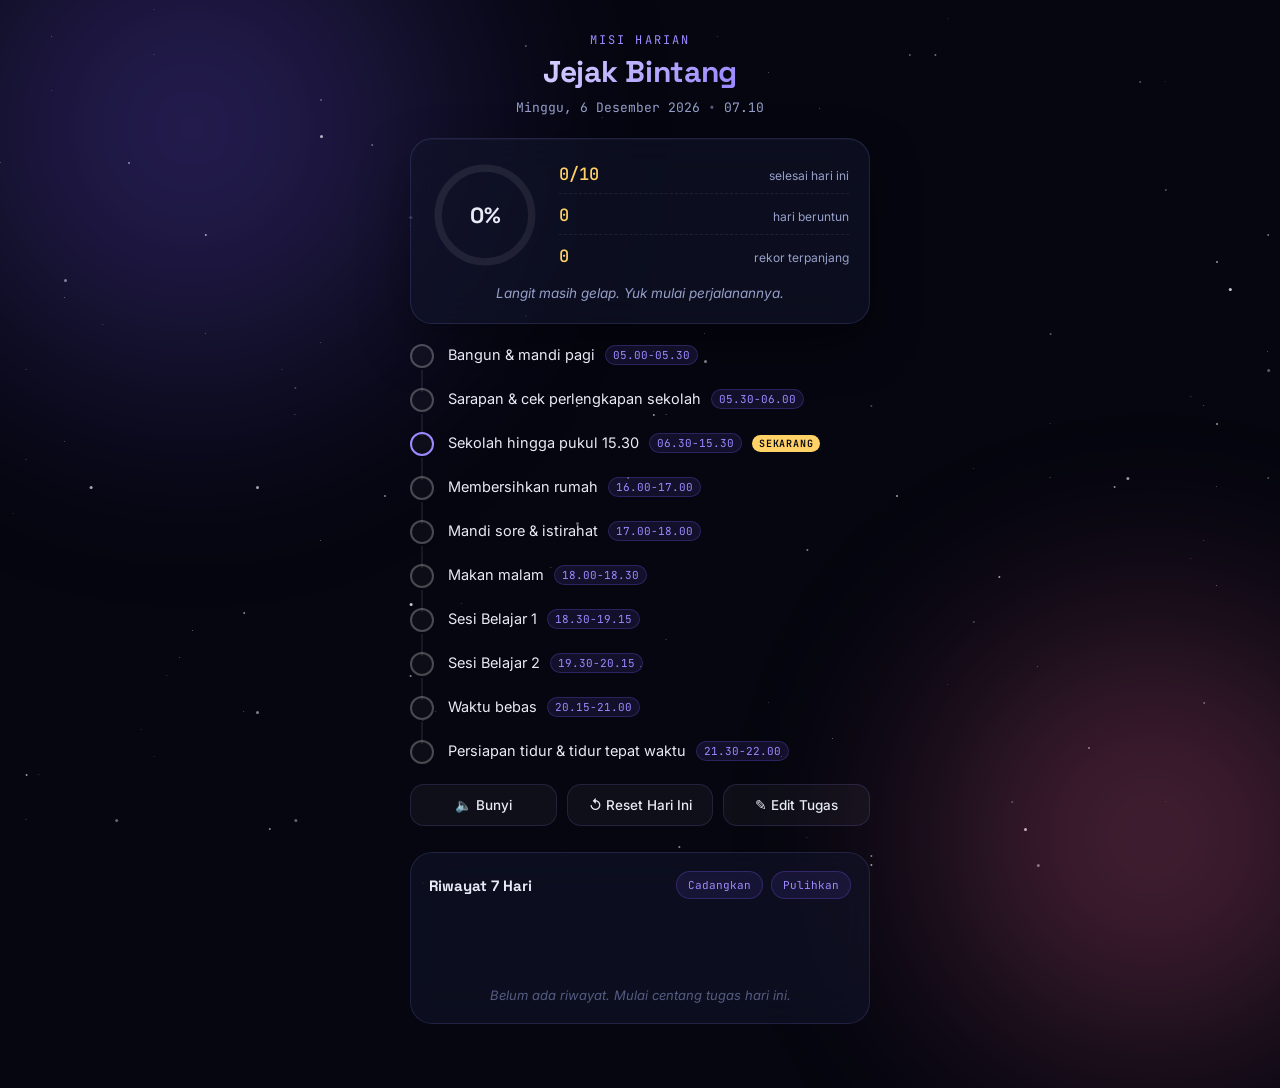
==== index.html @ 64e29573 "Add files via upload" ====
<!DOCTYPE html>
<html lang="id">
<head>
<meta charset="UTF-8">
<meta name="viewport" content="width=device-width, initial-scale=1.0">
<title>Jejak Bintang — To-Do List Harian</title>
<link rel="manifest" href="manifest.json">
<link rel="preconnect" href="https://fonts.googleapis.com">
<link rel="preconnect" href="https://fonts.gstatic.com" crossorigin>
<link href="https://fonts.googleapis.com/css2?family=Space+Grotesk:wght@500;600;700&family=Inter:wght@400;500;600&family=JetBrains+Mono:wght@400;500&display=swap" rel="stylesheet">
<link rel="stylesheet" href="style.css">
</head>
<body>

<div id="starfield" aria-hidden="true"></div>

<main class="container">

  <header class="app-header">
    <p class="eyebrow">Misi Harian</p>
    <h1>Jejak Bintang</h1>
    <div class="header-meta">
      <span id="tanggal" class="tanggal"></span>
      <span class="dot-sep" aria-hidden="true">•</span>
      <span id="jamSekarang" class="jam-sekarang"></span>
    </div>
  </header>

  <section class="progress-card">
    <div class="progress-top">
      <div class="progress-ring-wrap">
        <svg class="progress-ring" viewBox="0 0 120 120" aria-hidden="true">
          <defs>
            <linearGradient id="gradRing" x1="0%" y1="0%" x2="100%" y2="100%">
              <stop offset="0%" stop-color="#7c5cff"/>
              <stop offset="100%" stop-color="#ffd166"/>
            </linearGradient>
          </defs>
          <circle class="progress-ring-bg" cx="60" cy="60" r="52"></circle>
          <circle class="progress-ring-fill" id="progressRing" cx="60" cy="60" r="52" stroke="url(#gradRing)"></circle>
        </svg>
        <div class="progress-ring-label">
          <span id="progressPercent">0%</span>
        </div>
      </div>

      <div class="stat-list">
        <div class="stat-item">
          <span class="stat-num" id="statSelesai">0/0</span>
          <span class="stat-label">selesai hari ini</span>
        </div>
        <div class="stat-item">
          <span class="stat-num" id="statStreak">0</span>
          <span class="stat-label">hari beruntun</span>
        </div>
        <div class="stat-item">
          <span class="stat-num" id="statTerpanjang">0</span>
          <span class="stat-label">rekor terpanjang</span>
        </div>
      </div>
    </div>
    <p id="pesanMotivasi" class="pesan-motivasi"></p>
  </section>

  <section class="trail-section" aria-label="Daftar tugas harian">
    <ul id="taskList" class="trail-list"></ul>
  </section>

  <section class="action-row">
    <button type="button" class="btn btn-ghost" id="btnSuara" title="Aktifkan atau matikan bunyi">🔈 Bunyi</button>
    <button type="button" class="btn btn-ghost" id="btnReset">↺ Reset Hari Ini</button>
    <button type="button" class="btn btn-ghost" id="btnEdit">✎ Edit Tugas</button>
  </section>

  <section class="history-section">
    <div class="history-head">
      <h2>Riwayat 7 Hari</h2>
      <div class="backup-actions">
        <button type="button" class="btn-mini" id="btnExport">Cadangkan</button>
        <label class="btn-mini" for="importFile">Pulihkan</label>
        <input type="file" id="importFile" accept="application/json" hidden>
      </div>
    </div>
    <div class="history-chart" id="historyChart"></div>
  </section>

</main>

<div id="editorModal" class="modal" role="dialog" aria-modal="true" aria-labelledby="editorTitle">
  <div class="modal-content">
    <div class="modal-header">
      <h2 id="editorTitle">Edit Daftar Tugas</h2>
      <button type="button" class="close" id="btnTutupEditor" aria-label="Tutup editor">&times;</button>
    </div>
    <div id="editorList" class="editor-list"></div>
    <button type="button" class="btn-add" id="btnTambahTugas">+ Tambah Tugas</button>
    <button type="button" class="btn-save" id="btnSimpanTugas">Simpan Perubahan</button>
  </div>
</div>

<div id="toastCelebrate" class="toast-celebrate" aria-live="polite"></div>

<script src="script.js"></script>
</body>
</html>
---- style.css ----
/* ============================================
   JEJAK BINTANG — To-Do List Harian
   Tema: langit malam / jejak bintang
   ============================================ */

:root {
  --bg-void: #05060f;
  --bg-deep: #0b0e21;
  --card-bg: rgba(17, 20, 42, 0.6);
  --card-border: rgba(146, 136, 255, 0.16);
  --violet: #7c5cff;
  --violet-soft: #9b8bff;
  --gold: #ffd166;
  --magenta: #ff6b9d;
  --text-main: #e8eaf5;
  --text-muted: #97a0c9;
  --text-dim: #565c82;

  --font-display: 'Space Grotesk', 'Segoe UI', sans-serif;
  --font-body: 'Inter', 'Segoe UI', sans-serif;
  --font-mono: 'JetBrains Mono', 'Consolas', monospace;

  --radius-lg: 22px;
  --radius-md: 14px;
  --radius-sm: 9px;
}

* { box-sizing: border-box; }

html, body {
  margin: 0;
  padding: 0;
  min-height: 100vh;
}

body {
  font-family: var(--font-body);
  color: var(--text-main);
  background: var(--bg-void);
  position: relative;
  overflow-x: hidden;
  padding: 32px 16px 64px;
}

/* ---------- Latar nebula + bintang ---------- */

body::before,
body::after {
  content: '';
  position: fixed;
  border-radius: 50%;
  filter: blur(90px);
  opacity: 0.35;
  z-index: 0;
  pointer-events: none;
}

body::before {
  width: 60vw;
  height: 60vw;
  top: -20vw;
  left: -15vw;
  background: radial-gradient(circle, var(--violet) 0%, transparent 70%);
  animation: melayang 26s ease-in-out infinite alternate;
}

body::after {
  width: 50vw;
  height: 50vw;
  bottom: -20vw;
  right: -15vw;
  background: radial-gradient(circle, var(--magenta) 0%, transparent 70%);
  animation: melayang 32s ease-in-out infinite alternate-reverse;
}

#starfield {
  position: fixed;
  inset: 0;
  z-index: 0;
  pointer-events: none;
  overflow: hidden;
}

.lapisan-bintang {
  position: absolute;
  top: 0;
  left: 0;
  width: 1px;
  height: 1px;
  border-radius: 50%;
  background: transparent;
}

.lapisan-bintang.lapisan-jauh { animation: kedap 5s ease-in-out infinite; opacity: 0.5; }
.lapisan-bintang.lapisan-tengah { animation: kedap 4s ease-in-out infinite 0.6s; opacity: 0.7; }
.lapisan-bintang.lapisan-dekat { animation: kedap 3.4s ease-in-out infinite 1.1s; opacity: 0.9; }

.bintang-jatuh {
  position: absolute;
  width: 2px;
  height: 2px;
  background: linear-gradient(90deg, #fff, transparent);
  border-radius: 50%;
  box-shadow: 0 0 6px 1px #fff;
  animation: bintangJatuh 1.4s linear forwards;
}

.bintang-jatuh::before {
  content: '';
  position: absolute;
  top: 50%;
  right: 0;
  width: 90px;
  height: 1px;
  background: linear-gradient(90deg, transparent, rgba(255,255,255,0.9));
  transform: translateY(-50%);
}

@keyframes kedap {
  0%, 100% { opacity: 0.35; }
  50% { opacity: 0.9; }
}

@keyframes melayang {
  0% { transform: translate(0, 0) scale(1); }
  100% { transform: translate(4vw, 3vh) scale(1.08); }
}

@keyframes bintangJatuh {
  0% { transform: translate(0, 0); opacity: 1; }
  85% { opacity: 1; }
  100% { transform: translate(-38vw, 38vh); opacity: 0; }
}

/* ---------- Layout dasar ---------- */

.container {
  position: relative;
  z-index: 1;
  max-width: 460px;
  margin: 0 auto;
}

.app-header {
  text-align: center;
  margin-bottom: 22px;
  animation: masuk 0.6s ease both;
}

.eyebrow {
  font-family: var(--font-mono);
  font-size: 12px;
  letter-spacing: 0.18em;
  text-transform: uppercase;
  color: var(--violet-soft);
  margin: 0 0 4px;
}

.app-header h1 {
  font-family: var(--font-display);
  font-size: 30px;
  font-weight: 700;
  margin: 0 0 8px;
  background: linear-gradient(135deg, #fff, var(--violet-soft) 70%);
  -webkit-background-clip: text;
  background-clip: text;
  color: transparent;
  letter-spacing: -0.01em;
}

.header-meta {
  font-family: var(--font-mono);
  font-size: 13px;
  color: var(--text-muted);
  display: flex;
  justify-content: center;
  align-items: center;
  gap: 8px;
}

.dot-sep { color: var(--text-dim); }

/* ---------- Kartu progres ---------- */

.progress-card {
  background: var(--card-bg);
  border: 1px solid var(--card-border);
  border-radius: var(--radius-lg);
  padding: 22px 20px;
  backdrop-filter: blur(18px);
  -webkit-backdrop-filter: blur(18px);
  box-shadow: 0 20px 50px rgba(0,0,0,0.35), inset 0 1px 0 rgba(255,255,255,0.04);
  margin-bottom: 20px;
  animation: masuk 0.6s ease 0.05s both;
}

.progress-top {
  display: flex;
  align-items: center;
  gap: 20px;
}

.progress-ring-wrap {
  position: relative;
  width: 108px;
  height: 108px;
  flex-shrink: 0;
}

.progress-ring {
  width: 100%;
  height: 100%;
  transform: rotate(-90deg);
}

.progress-ring-bg {
  fill: none;
  stroke: rgba(255,255,255,0.08);
  stroke-width: 8;
}

.progress-ring-fill {
  fill: none;
  stroke-width: 8;
  stroke-linecap: round;
  transition: stroke-dashoffset 0.7s cubic-bezier(.4,0,.2,1);
  filter: drop-shadow(0 0 6px rgba(124,92,255,0.55));
}

.progress-ring-label {
  position: absolute;
  inset: 0;
  display: flex;
  align-items: center;
  justify-content: center;
  font-family: var(--font-display);
  font-size: 22px;
  font-weight: 700;
}

.stat-list {
  flex: 1;
  display: flex;
  flex-direction: column;
  gap: 10px;
}

.stat-item {
  display: flex;
  justify-content: space-between;
  align-items: baseline;
  border-bottom: 1px dashed rgba(255,255,255,0.08);
  padding-bottom: 8px;
}

.stat-item:last-child { border-bottom: none; padding-bottom: 0; }

.stat-num {
  font-family: var(--font-mono);
  font-size: 17px;
  font-weight: 500;
  color: var(--gold);
}

.stat-label {
  font-size: 12px;
  color: var(--text-muted);
}

.pesan-motivasi {
  margin: 16px 0 0;
  text-align: center;
  font-size: 13.5px;
  color: var(--text-muted);
  font-style: italic;
}

/* ---------- Jejak tugas (trail) ---------- */

.trail-section { margin-bottom: 20px; }

.trail-list {
  list-style: none;
  margin: 0;
  padding: 0;
}

.trail-node {
  position: relative;
  display: flex;
  align-items: flex-start;
  gap: 14px;
  padding-bottom: 20px;
  animation: masuk 0.5s ease both;
}

.trail-node:last-child { padding-bottom: 0; }

.trail-node::before {
  content: '';
  position: absolute;
  left: 11px;
  top: 26px;
  bottom: -4px;
  width: 2px;
  background: rgba(255,255,255,0.08);
}

.trail-node:last-child::before { display: none; }

.trail-node.selesai::before {
  background: linear-gradient(180deg, var(--gold), var(--violet));
  box-shadow: 0 0 8px rgba(255,209,102,0.35);
}

.node-marker {
  position: relative;
  width: 24px;
  height: 24px;
  flex-shrink: 0;
  cursor: pointer;
  z-index: 1;
}

.node-marker input[type="checkbox"] {
  position: absolute;
  inset: 0;
  opacity: 0;
  margin: 0;
  cursor: pointer;
}

.node-dot {
  position: absolute;
  inset: 0;
  border-radius: 50%;
  border: 2px solid rgba(255,255,255,0.25);
  background: rgba(255,255,255,0.03);
  transition: all 0.3s ease;
}

.node-marker input:checked ~ .node-dot {
  background: radial-gradient(circle at 35% 30%, #fff, var(--gold) 55%, var(--violet) 100%);
  border-color: transparent;
  box-shadow: 0 0 12px 2px rgba(255,209,102,0.55);
  animation: nodePop 0.4s ease;
}

.node-marker input:focus-visible ~ .node-dot {
  outline: 2px solid var(--violet-soft);
  outline-offset: 3px;
}

.trail-node.aktif .node-dot {
  border-color: var(--violet-soft);
  animation: nodeDenyut 2s ease-in-out infinite;
}

.node-content {
  flex: 1;
  padding-top: 1px;
  display: flex;
  flex-wrap: wrap;
  align-items: center;
  gap: 6px 10px;
}

.node-label {
  font-size: 14.5px;
  line-height: 1.4;
  transition: color 0.3s, opacity 0.3s;
}

.trail-node.selesai .node-label {
  color: var(--text-dim);
  text-decoration: line-through;
  opacity: 0.75;
}

.node-waktu {
  font-family: var(--font-mono);
  font-size: 11px;
  color: var(--violet-soft);
  background: rgba(124,92,255,0.12);
  border: 1px solid rgba(124,92,255,0.25);
  padding: 2px 7px;
  border-radius: 20px;
  white-space: nowrap;
}

.node-sekarang {
  font-family: var(--font-mono);
  font-size: 10px;
  letter-spacing: 0.08em;
  color: var(--bg-void);
  background: var(--gold);
  padding: 2px 7px;
  border-radius: 20px;
  font-weight: 600;
}

/* ---------- Tombol aksi ---------- */

.action-row {
  display: flex;
  gap: 10px;
  margin-bottom: 26px;
  flex-wrap: wrap;
}

.btn {
  flex: 1;
  min-width: 100px;
  font-family: var(--font-body);
  font-size: 13.5px;
  font-weight: 500;
  color: var(--text-main);
  background: rgba(255,255,255,0.04);
  border: 1px solid var(--card-border);
  border-radius: var(--radius-md);
  padding: 12px 10px;
  cursor: pointer;
  transition: all 0.2s ease;
}

.btn:hover { background: rgba(124,92,255,0.14); border-color: var(--violet-soft); transform: translateY(-1px); }
.btn:active { transform: translateY(0); }
.btn:focus-visible { outline: 2px solid var(--violet-soft); outline-offset: 2px; }

.btn-ghost.aktif { color: var(--gold); border-color: rgba(255,209,102,0.4); }

/* ---------- Riwayat ---------- */

.history-section {
  background: var(--card-bg);
  border: 1px solid var(--card-border);
  border-radius: var(--radius-lg);
  padding: 18px 18px 20px;
  backdrop-filter: blur(18px);
  -webkit-backdrop-filter: blur(18px);
}

.history-head {
  display: flex;
  justify-content: space-between;
  align-items: center;
  margin-bottom: 14px;
  gap: 10px;
  flex-wrap: wrap;
}

.history-head h2 {
  font-family: var(--font-display);
  font-size: 15px;
  margin: 0;
  color: var(--text-main);
}

.backup-actions { display: flex; gap: 8px; }

.btn-mini {
  font-family: var(--font-mono);
  font-size: 11px;
  color: var(--violet-soft);
  background: rgba(124,92,255,0.1);
  border: 1px solid rgba(124,92,255,0.25);
  border-radius: 20px;
  padding: 6px 11px;
  cursor: pointer;
  transition: all 0.2s;
}

.btn-mini:hover { background: rgba(124,92,255,0.22); }

.history-chart {
  display: flex;
  align-items: flex-end;
  justify-content: space-between;
  gap: 6px;
  height: 90px;
}

.history-bar {
  --tinggi: 0%;
  flex: 1;
  height: 100%;
  display: flex;
  flex-direction: column;
  justify-content: flex-end;
  align-items: center;
  gap: 6px;
}

.history-bar-isi {
  width: 100%;
  max-width: 26px;
  height: var(--tinggi);
  min-height: 3px;
  border-radius: 6px;
  background: linear-gradient(180deg, var(--violet-soft), var(--violet));
  transition: height 0.6s cubic-bezier(.4,0,.2,1);
}

.history-bar.penuh .history-bar-isi {
  background: linear-gradient(180deg, var(--gold), var(--magenta));
  box-shadow: 0 0 10px rgba(255,209,102,0.4);
}

.history-bar.hari-ini .history-bar-label {
  color: var(--gold);
  font-weight: 600;
}

.history-bar-label {
  font-family: var(--font-mono);
  font-size: 10.5px;
  color: var(--text-muted);
}

.no-history {
  color: var(--text-dim);
  font-size: 13px;
  font-style: italic;
  margin: 0 auto;
}

/* ---------- Modal editor ---------- */

.modal {
  display: none;
  position: fixed;
  inset: 0;
  z-index: 50;
  background: rgba(3, 4, 12, 0.7);
  backdrop-filter: blur(4px);
  align-items: center;
  justify-content: center;
  padding: 20px;
}

.modal.terbuka { display: flex; }

.modal-content {
  width: 100%;
  max-width: 440px;
  max-height: 82vh;
  overflow-y: auto;
  background: var(--bg-deep);
  border: 1px solid var(--card-border);
  border-radius: var(--radius-lg);
  padding: 22px;
  animation: masuk 0.3s ease both;
}

.modal-header {
  display: flex;
  justify-content: space-between;
  align-items: center;
  margin-bottom: 14px;
}

.modal-header h2 {
  font-family: var(--font-display);
  font-size: 17px;
  margin: 0;
}

.close {
  background: none;
  border: none;
  color: var(--text-muted);
  font-size: 24px;
  line-height: 1;
  cursor: pointer;
  padding: 4px;
}

.close:hover { color: var(--text-main); }

.task-edit-item {
  display: flex;
  align-items: center;
  gap: 6px;
  margin-bottom: 8px;
}

.reorder-col {
  display: flex;
  flex-direction: column;
  gap: 2px;
}

.btn-reorder {
  width: 22px;
  height: 18px;
  font-size: 9px;
  line-height: 1;
  background: rgba(255,255,255,0.05);
  border: 1px solid var(--card-border);
  color: var(--text-muted);
  border-radius: 4px;
  cursor: pointer;
}

.btn-reorder:disabled { opacity: 0.25; cursor: default; }
.btn-reorder:not(:disabled):hover { color: var(--violet-soft); border-color: var(--violet-soft); }

.input-tugas {
  flex: 1;
  padding: 10px 12px;
  border-radius: var(--radius-sm);
  border: 1px solid var(--card-border);
  background: rgba(255,255,255,0.04);
  color: var(--text-main);
  font-family: var(--font-body);
  font-size: 13.5px;
}

.input-tugas:focus-visible { outline: 2px solid var(--violet-soft); outline-offset: 1px; }

.btn-delete {
  border: none;
  background: rgba(255,107,157,0.12);
  color: var(--magenta);
  width: 32px;
  height: 32px;
  border-radius: var(--radius-sm);
  cursor: pointer;
  flex-shrink: 0;
}

.btn-delete:hover { background: rgba(255,107,157,0.25); }

.btn-add, .btn-save {
  width: 100%;
  border: none;
  border-radius: var(--radius-md);
  padding: 12px;
  font-size: 14px;
  font-weight: 600;
  cursor: pointer;
  margin-top: 10px;
  transition: transform 0.15s ease, opacity 0.15s ease;
}

.btn-add {
  background: rgba(124,92,255,0.14);
  color: var(--violet-soft);
  border: 1px dashed rgba(124,92,255,0.4);
}

.btn-add:hover { background: rgba(124,92,255,0.22); }

.btn-save {
  background: linear-gradient(135deg, var(--violet), var(--magenta));
  color: #fff;
}

.btn-save:hover { transform: translateY(-1px); opacity: 0.94; }

/* ---------- Perayaan ---------- */

.toast-celebrate {
  position: fixed;
  left: 50%;
  bottom: 28px;
  transform: translate(-50%, 20px);
  background: var(--bg-deep);
  border: 1px solid rgba(255,209,102,0.4);
  color: var(--gold);
  font-size: 13.5px;
  font-weight: 500;
  padding: 12px 20px;
  border-radius: 40px;
  box-shadow: 0 12px 30px rgba(0,0,0,0.4);
  opacity: 0;
  pointer-events: none;
  transition: all 0.4s cubic-bezier(.4,0,.2,1);
  z-index: 60;
  white-space: nowrap;
}

.toast-celebrate.tampil {
  opacity: 1;
  transform: translate(-50%, 0);
}

.partikel-rayakan {
  position: absolute;
  width: 6px;
  height: 6px;
  border-radius: 50%;
  pointer-events: none;
  animation: ledakan 0.9s ease-out forwards;
}

@keyframes ledakan {
  0% { transform: translate(-50%, -50%) scale(1); opacity: 1; }
  100% { transform: translate(calc(-50% + var(--dx)), calc(-50% + var(--dy))) scale(0); opacity: 0; }
}

@keyframes nodePop {
  0% { transform: scale(0.7); }
  50% { transform: scale(1.15); }
  100% { transform: scale(1); }
}

@keyframes nodeDenyut {
  0%, 100% { box-shadow: 0 0 0 0 rgba(155,139,255,0.5); }
  50% { box-shadow: 0 0 0 6px rgba(155,139,255,0); }
}

@keyframes masuk {
  from { opacity: 0; transform: translateY(8px); }
  to { opacity: 1; transform: translateY(0); }
}

/* ---------- Reduced motion ---------- */

@media (prefers-reduced-motion: reduce) {
  body::before, body::after,
  .lapisan-bintang,
  .trail-node.aktif .node-dot {
    animation: none !important;
  }
  .bintang-jatuh { display: none; }
  * { scroll-behavior: auto !important; }
}

/* ---------- Responsif ---------- */

@media (max-width: 380px) {
  .progress-top { flex-direction: column; align-items: center; text-align: center; }
  .stat-list { width: 100%; }
  .stat-item { justify-content: center; gap: 8px; }
}
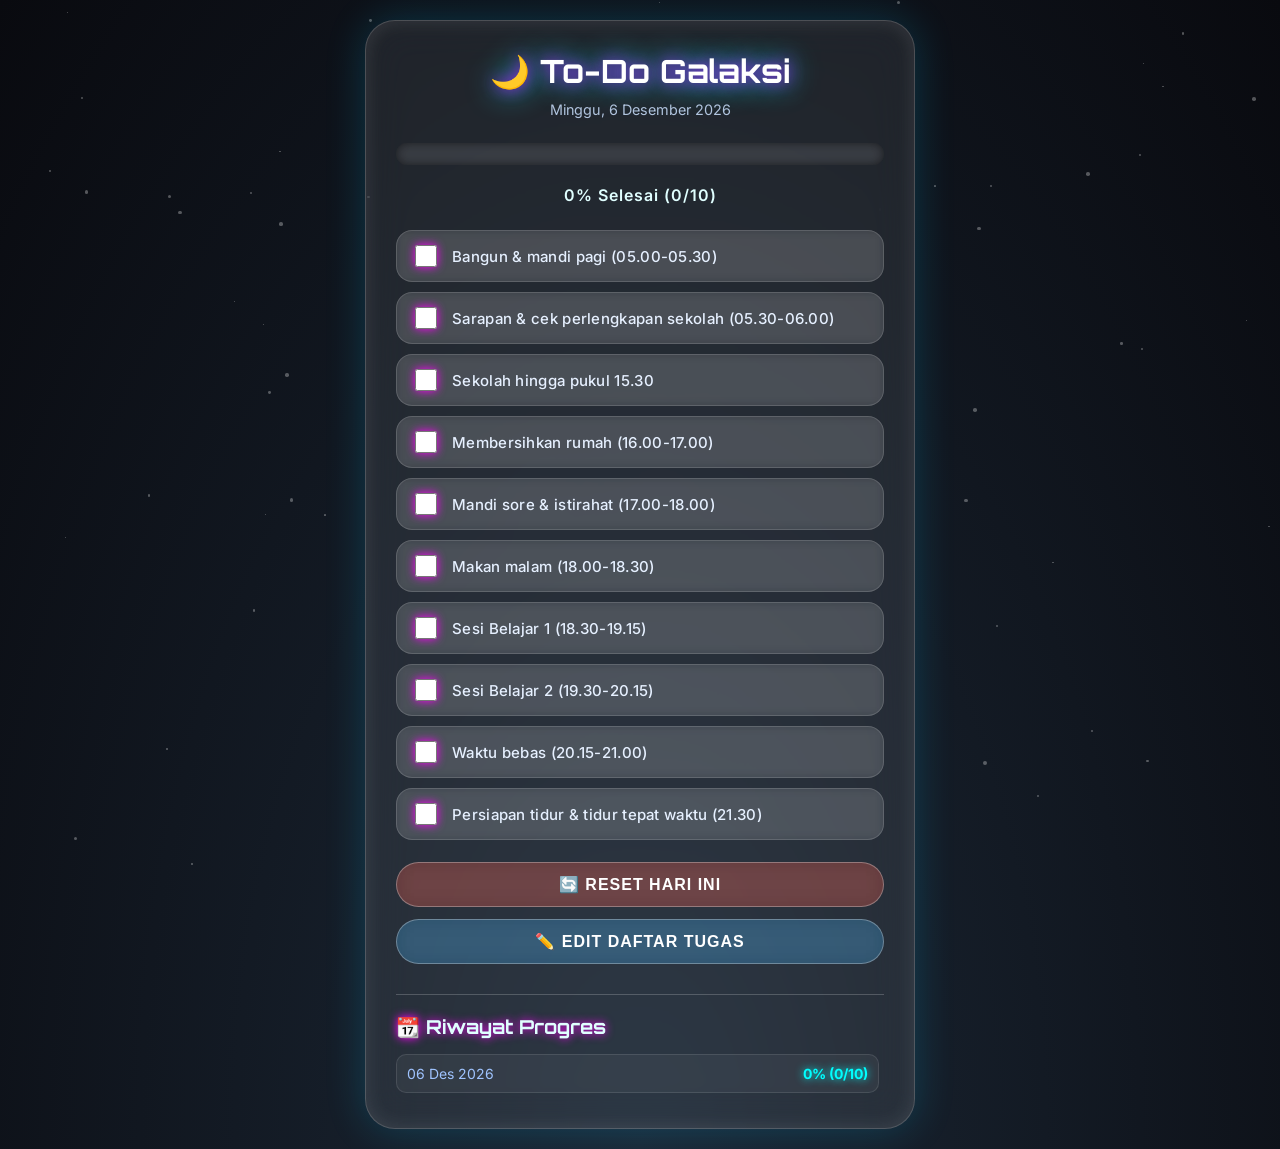
==== commit dbf54a5d: "Update index.html" ====
--- a/index.html
+++ b/index.html
@@ -1,105 +1,477 @@
 <!DOCTYPE html>
 <html lang="id">
 <head>
-<meta charset="UTF-8">
-<meta name="viewport" content="width=device-width, initial-scale=1.0">
-<title>Jejak Bintang — To-Do List Harian</title>
-<link rel="manifest" href="manifest.json">
-<link rel="preconnect" href="https://fonts.googleapis.com">
-<link rel="preconnect" href="https://fonts.gstatic.com" crossorigin>
-<link href="https://fonts.googleapis.com/css2?family=Space+Grotesk:wght@500;600;700&family=Inter:wght@400;500;600&family=JetBrains+Mono:wght@400;500&display=swap" rel="stylesheet">
-<link rel="stylesheet" href="style.css">
+    <meta charset="UTF-8">
+    <meta name="viewport" content="width=device-width, initial-scale=1.0">
+    <title>🌌 To-Do Galaksi</title>
+    <link rel="manifest" href="manifest.json">
+    <link href="https://fonts.googleapis.com/css2?family=Inter:wght@400;600&family=Orbitron:wght@500;700&display=swap" rel="stylesheet">
+    <style>
+        * { margin: 0; padding: 0; box-sizing: border-box; }
+        body {
+            font-family: 'Inter', sans-serif;
+            min-height: 100vh;
+            display: flex;
+            justify-content: center;
+            align-items: center;
+            margin: 0;
+            padding: 20px;
+            background: radial-gradient(ellipse at bottom, #1b2735 0%, #090a0f 100%);
+            overflow-x: hidden;
+            position: relative;
+        }
+        .stars {
+            position: fixed; top: 0; left: 0; width: 100%; height: 100%;
+            pointer-events: none; z-index: 0;
+        }
+        .star {
+            position: absolute; background: white; border-radius: 50%;
+            animation: twinkle 3s infinite alternate; opacity: 0.3;
+        }
+        @keyframes twinkle {
+            0% { opacity: 0.2; transform: scale(0.8); }
+            100% { opacity: 1; transform: scale(1.2); }
+        }
+        .container {
+            background: rgba(255, 255, 255, 0.08);
+            backdrop-filter: blur(20px);
+            -webkit-backdrop-filter: blur(20px);
+            border-radius: 30px;
+            box-shadow: 0 0 40px rgba(0, 200, 255, 0.2), inset 0 0 20px rgba(255, 255, 255, 0.1);
+            border: 1px solid rgba(255, 255, 255, 0.2);
+            padding: 30px;
+            max-width: 550px;
+            width: 100%;
+            position: relative;
+            z-index: 1;
+            color: white;
+            transition: all 0.3s ease;
+        }
+        .container:hover {
+            box-shadow: 0 0 60px rgba(180, 0, 255, 0.4), inset 0 0 25px rgba(255, 255, 255, 0.15);
+        }
+        h1 {
+            font-family: 'Orbitron', sans-serif;
+            text-align: center;
+            color: #fff;
+            text-shadow: 0 0 15px #a020f0, 0 0 30px #00ffff;
+            margin-bottom: 10px;
+            font-size: 2rem;
+            display: flex;
+            align-items: center;
+            justify-content: center;
+            gap: 8px;
+        }
+        .tanggal {
+            text-align: center;
+            color: #b0c4de;
+            margin-bottom: 25px;
+            font-size: 0.9rem;
+        }
+        .progress-container {
+            background: rgba(255,255,255,0.1);
+            border-radius: 20px;
+            height: 22px;
+            margin: 20px 0;
+            overflow: hidden;
+            box-shadow: inset 0 0 10px rgba(0,0,0,0.5);
+        }
+        .progress-bar {
+            height: 100%;
+            width: 0%;
+            background: linear-gradient(90deg, #ff00ff, #00ffff);
+            box-shadow: 0 0 20px #ff00ff, 0 0 40px #00ffff;
+            border-radius: 20px;
+            transition: width 0.4s ease;
+            animation: pulse 2s infinite;
+        }
+        @keyframes pulse {
+            0% { opacity: 0.9; }
+            50% { opacity: 1; box-shadow: 0 0 30px #ff00ff, 0 0 60px #00ffff; }
+            100% { opacity: 0.9; }
+        }
+        .progress-text {
+            text-align: center;
+            font-weight: 600;
+            color: #e0ffff;
+            margin-bottom: 25px;
+            letter-spacing: 1px;
+        }
+        ul { list-style: none; padding: 0; }
+        li {
+            background: rgba(255,255,255,0.1);
+            backdrop-filter: blur(5px);
+            margin: 10px 0;
+            padding: 14px 18px;
+            border-radius: 16px;
+            display: flex;
+            align-items: center;
+            transition: all 0.3s ease;
+            border: 1px solid rgba(255,255,255,0.15);
+            position: relative;
+            overflow: hidden;
+        }
+        li:hover {
+            background: rgba(255,255,255,0.2);
+            transform: translateX(8px);
+            border-color: rgba(255,255,255,0.4);
+            box-shadow: 0 0 20px rgba(0, 200, 255, 0.2);
+        }
+        input[type="checkbox"] {
+            width: 22px; height: 22px; margin-right: 15px;
+            accent-color: #ff00ff; cursor: pointer;
+            filter: drop-shadow(0 0 5px #ff00ff);
+            transition: transform 0.2s;
+        }
+        input[type="checkbox"]:checked {
+            transform: scale(1.2);
+            animation: spark 0.4s ease;
+        }
+        @keyframes spark {
+            0% { transform: scale(1); box-shadow: 0 0 0px #00ffff; }
+            50% { transform: scale(1.3); box-shadow: 0 0 25px #00ffff; }
+            100% { transform: scale(1.2); box-shadow: 0 0 10px #00ffff; }
+        }
+        .task-label {
+            flex: 1;
+            font-size: 15px;
+            font-weight: 500;
+            letter-spacing: 0.3px;
+            color: #e6f0ff;
+            transition: all 0.3s;
+        }
+        .completed {
+            text-decoration: line-through;
+            color: #a9c2d9;
+            opacity: 0.7;
+            animation: completeGlow 0.5s;
+        }
+        @keyframes completeGlow {
+            0% { text-shadow: 0 0 10px #00ffff; }
+            100% { text-shadow: none; }
+        }
+        .reset-btn, .edit-btn {
+            border: none; padding: 12px 20px; border-radius: 30px;
+            cursor: pointer; margin-top: 12px; width: 100%;
+            font-size: 16px; font-weight: 600;
+            transition: all 0.3s; color: white;
+            letter-spacing: 1px;
+            text-transform: uppercase;
+            background: rgba(255,255,255,0.1);
+            backdrop-filter: blur(10px);
+            border: 1px solid rgba(255,255,255,0.3);
+        }
+        .reset-btn { background: rgba(231, 76, 60, 0.3); }
+        .reset-btn:hover {
+            background: rgba(231, 76, 60, 0.6);
+            box-shadow: 0 0 25px #e74c3c;
+            border-color: #e74c3c;
+        }
+        .edit-btn { background: rgba(52, 152, 219, 0.3); }
+        .edit-btn:hover {
+            background: rgba(52, 152, 219, 0.6);
+            box-shadow: 0 0 25px #3498db;
+            border-color: #3498db;
+        }
+        .history-section {
+            margin-top: 30px;
+            border-top: 1px solid rgba(255,255,255,0.2);
+            padding-top: 20px;
+        }
+        .history-section h2 {
+            font-family: 'Orbitron', sans-serif;
+            color: #e0ffff; font-size: 1.2rem; margin-bottom: 15px;
+            text-shadow: 0 0 10px #ff00ff;
+        }
+        .history-list { max-height: 180px; overflow-y: auto; padding-right: 5px; }
+        .history-item {
+            display: flex; justify-content: space-between; padding: 10px;
+            background: rgba(255,255,255,0.05); border-radius: 10px;
+            margin-bottom: 5px; font-size: 14px;
+            border: 1px solid rgba(255,255,255,0.1);
+        }
+        .history-date { color: #a0c4ff; }
+        .history-progress { font-weight: bold; color: #00ffff; text-shadow: 0 0 8px #00ffff; }
+        .no-history { color: #a0b0c0; font-style: italic; text-align: center; padding: 10px; }
+
+        /* Modal */
+        .modal {
+            display: none; position: fixed; z-index: 1000; left: 0; top: 0;
+            width: 100%; height: 100%; overflow: auto;
+            background-color: rgba(0,0,0,0.7); backdrop-filter: blur(5px);
+        }
+        .modal-content {
+            background: rgba(20,20,40,0.9);
+            backdrop-filter: blur(25px);
+            margin: 10% auto; padding: 25px;
+            border-radius: 25px; width: 90%; max-width: 500px;
+            border: 1px solid rgba(255,255,255,0.3);
+            box-shadow: 0 0 50px rgba(100,0,255,0.5);
+            color: white;
+        }
+        .modal-header { display: flex; justify-content: space-between; align-items: center; }
+        .close { color: #ff69b4; font-size: 28px; font-weight: bold; cursor: pointer; }
+        .close:hover { color: #ff1493; }
+        .task-edit-item { display: flex; gap: 8px; margin: 10px 0; }
+        .task-edit-item input {
+            flex: 1; padding: 10px; border-radius: 10px;
+            border: 1px solid rgba(255,255,255,0.3);
+            background: rgba(255,255,255,0.1); color: white;
+        }
+        .btn-delete { background: #e74c3c; color: white; border: none; border-radius: 8px; padding: 8px 12px; cursor: pointer; }
+        .btn-add { background: #2ecc71; color: white; border: none; border-radius: 20px; padding: 10px; width: 100%; margin-top: 10px; cursor: pointer; }
+        .btn-save { background: #9b59b6; color: white; border: none; border-radius: 20px; padding: 12px; width: 100%; margin-top: 10px; cursor: pointer; }
+    </style>
 </head>
 <body>
-
-<div id="starfield" aria-hidden="true"></div>
-
-<main class="container">
-
-  <header class="app-header">
-    <p class="eyebrow">Misi Harian</p>
-    <h1>Jejak Bintang</h1>
-    <div class="header-meta">
-      <span id="tanggal" class="tanggal"></span>
-      <span class="dot-sep" aria-hidden="true">•</span>
-      <span id="jamSekarang" class="jam-sekarang"></span>
+    <div class="stars" id="starsContainer"></div>
+
+    <div class="container">
+        <h1>🌙 To-Do Galaksi</h1>
+        <p class="tanggal" id="tanggal"></p>
+        <div class="progress-container">
+            <div class="progress-bar" id="progressBar"></div>
+        </div>
+        <p class="progress-text" id="progressText">0% Selesai</p>
+        <ul id="taskList"></ul>
+        <button class="reset-btn" onclick="resetHarian()">🔄 Reset Hari Ini</button>
+        <button class="edit-btn" onclick="bukaEditorTugas()">✏️ Edit Daftar Tugas</button>
+
+        <div class="history-section">
+            <h2>📆 Riwayat Progres</h2>
+            <div class="history-list" id="historyList"></div>
+        </div>
     </div>
-  </header>
-
-  <section class="progress-card">
-    <div class="progress-top">
-      <div class="progress-ring-wrap">
-        <svg class="progress-ring" viewBox="0 0 120 120" aria-hidden="true">
-          <defs>
-            <linearGradient id="gradRing" x1="0%" y1="0%" x2="100%" y2="100%">
-              <stop offset="0%" stop-color="#7c5cff"/>
-              <stop offset="100%" stop-color="#ffd166"/>
-            </linearGradient>
-          </defs>
-          <circle class="progress-ring-bg" cx="60" cy="60" r="52"></circle>
-          <circle class="progress-ring-fill" id="progressRing" cx="60" cy="60" r="52" stroke="url(#gradRing)"></circle>
-        </svg>
-        <div class="progress-ring-label">
-          <span id="progressPercent">0%</span>
+
+    <!-- Modal Editor -->
+    <div id="editorModal" class="modal">
+        <div class="modal-content">
+            <div class="modal-header">
+                <h2>Edit Tugas</h2>
+                <span class="close" onclick="tutupEditor()">&times;</span>
+            </div>
+            <div id="editorList"></div>
+            <button class="btn-add" onclick="tambahTugas()">➕ Tambah Baru</button>
+            <button class="btn-save" onclick="simpanTugas()">💾 Simpan</button>
         </div>
-      </div>
-
-      <div class="stat-list">
-        <div class="stat-item">
-          <span class="stat-num" id="statSelesai">0/0</span>
-          <span class="stat-label">selesai hari ini</span>
-        </div>
-        <div class="stat-item">
-          <span class="stat-num" id="statStreak">0</span>
-          <span class="stat-label">hari beruntun</span>
-        </div>
-        <div class="stat-item">
-          <span class="stat-num" id="statTerpanjang">0</span>
-          <span class="stat-label">rekor terpanjang</span>
-        </div>
-      </div>
     </div>
-    <p id="pesanMotivasi" class="pesan-motivasi"></p>
-  </section>
-
-  <section class="trail-section" aria-label="Daftar tugas harian">
-    <ul id="taskList" class="trail-list"></ul>
-  </section>
-
-  <section class="action-row">
-    <button type="button" class="btn btn-ghost" id="btnSuara" title="Aktifkan atau matikan bunyi">🔈 Bunyi</button>
-    <button type="button" class="btn btn-ghost" id="btnReset">↺ Reset Hari Ini</button>
-    <button type="button" class="btn btn-ghost" id="btnEdit">✎ Edit Tugas</button>
-  </section>
-
-  <section class="history-section">
-    <div class="history-head">
-      <h2>Riwayat 7 Hari</h2>
-      <div class="backup-actions">
-        <button type="button" class="btn-mini" id="btnExport">Cadangkan</button>
-        <label class="btn-mini" for="importFile">Pulihkan</label>
-        <input type="file" id="importFile" accept="application/json" hidden>
-      </div>
-    </div>
-    <div class="history-chart" id="historyChart"></div>
-  </section>
-
-</main>
-
-<div id="editorModal" class="modal" role="dialog" aria-modal="true" aria-labelledby="editorTitle">
-  <div class="modal-content">
-    <div class="modal-header">
-      <h2 id="editorTitle">Edit Daftar Tugas</h2>
-      <button type="button" class="close" id="btnTutupEditor" aria-label="Tutup editor">&times;</button>
-    </div>
-    <div id="editorList" class="editor-list"></div>
-    <button type="button" class="btn-add" id="btnTambahTugas">+ Tambah Tugas</button>
-    <button type="button" class="btn-save" id="btnSimpanTugas">Simpan Perubahan</button>
-  </div>
-</div>
-
-<div id="toastCelebrate" class="toast-celebrate" aria-live="polite"></div>
-
+
+    <script>
+        function createStars() {
+            const container = document.getElementById('starsContainer');
+            for (let i = 0; i < 80; i++) {
+                const star = document.createElement('div');
+                star.className = 'star';
+                const size = Math.random() * 3 + 1;
+                star.style.width = size + 'px';
+                star.style.height = size + 'px';
+                star.style.left = Math.random() * 100 + '%';
+                star.style.top = Math.random() * 100 + '%';
+                star.style.animationDuration = (Math.random() * 3 + 2) + 's';
+                star.style.animationDelay = Math.random() * 5 + 's';
+                container.appendChild(star);
+            }
+        }
+        createStars();
+
+        const defaultTugas = [
+            "Bangun & mandi pagi (05.00-05.30)",
+            "Sarapan & cek perlengkapan sekolah (05.30-06.00)",
+            "Sekolah hingga pukul 15.30",
+            "Membersihkan rumah (16.00-17.00)",
+            "Mandi sore & istirahat (17.00-18.00)",
+            "Makan malam (18.00-18.30)",
+            "Sesi Belajar 1 (18.30-19.15)",
+            "Sesi Belajar 2 (19.30-20.15)",
+            "Waktu bebas (20.15-21.00)",
+            "Persiapan tidur & tidur tepat waktu (21.30)"
+        ];
+        const STORAGE_TUGAS = 'todolist_daftar_tugas_v2';
+        const STORAGE_KEY_TODAY = 'todolist_today_data_v2';
+        const DATE_KEY = 'todolist_today_date_v2';
+        const HISTORY_KEY = 'todolist_history_v2';
+
+        function getDaftarTugas() {
+            const saved = localStorage.getItem(STORAGE_TUGAS);
+            return saved ? JSON.parse(saved) : [...defaultTugas];
+        }
+        function simpanDaftarTugas(daftar) { localStorage.setItem(STORAGE_TUGAS, JSON.stringify(daftar)); }
+        function getTodayString() {
+            const d = new Date();
+            return `${d.getFullYear()}-${String(d.getMonth()+1).padStart(2,'0')}-${String(d.getDate()).padStart(2,'0')}`;
+        }
+        function loadTodayData() {
+            const todayStr = getTodayString();
+            const savedDate = localStorage.getItem(DATE_KEY);
+            const tugas = getDaftarTugas();
+            if (savedDate !== todayStr) {
+                const data = new Array(tugas.length).fill(false);
+                localStorage.setItem(DATE_KEY, todayStr);
+                localStorage.setItem(STORAGE_KEY_TODAY, JSON.stringify(data));
+                return data;
+            } else {
+                const saved = localStorage.getItem(STORAGE_KEY_TODAY);
+                if (saved) {
+                    let data = JSON.parse(saved);
+                    if (data.length !== tugas.length) {
+                        data = new Array(tugas.length).fill(false);
+                        localStorage.setItem(STORAGE_KEY_TODAY, JSON.stringify(data));
+                    }
+                    return data;
+                } else {
+                    const data = new Array(tugas.length).fill(false);
+                    localStorage.setItem(STORAGE_KEY_TODAY, JSON.stringify(data));
+                    return data;
+                }
+            }
+        }
+        function saveTodayData(data) { localStorage.setItem(STORAGE_KEY_TODAY, JSON.stringify(data)); }
+        function getHistory() {
+            const saved = localStorage.getItem(HISTORY_KEY);
+            return saved ? JSON.parse(saved) : {};
+        }
+        function saveHistory(dateStr, data) {
+            const history = getHistory();
+            history[dateStr] = data;
+            localStorage.setItem(HISTORY_KEY, JSON.stringify(history));
+        }
+
+        function renderList() {
+            const tugas = getDaftarTugas();
+            const data = loadTodayData();
+            const listEl = document.getElementById('taskList');
+            listEl.innerHTML = '';
+            data.forEach((selesai, index) => {
+                if (index >= tugas.length) return;
+                const li = document.createElement('li');
+                const checkbox = document.createElement('input');
+                checkbox.type = 'checkbox';
+                checkbox.checked = selesai;
+                checkbox.addEventListener('change', () => {
+                    data[index] = checkbox.checked;
+                    saveTodayData(data);
+                    saveHistory(getTodayString(), data);
+                    updateProgress(data);
+                    renderList();
+                });
+                const label = document.createElement('span');
+                label.className = 'task-label' + (selesai ? ' completed' : '');
+                label.textContent = tugas[index];
+                li.appendChild(checkbox);
+                li.appendChild(label);
+                listEl.appendChild(li);
+            });
+            updateProgress(data);
+            saveHistory(getTodayString(), data);
+            renderHistory();
+        }
+
+        function updateProgress(data) {
+            const tugas = getDaftarTugas();
+            const selesaiCount = data.filter((d,i) => i < tugas.length && d === true).length;
+            const total = tugas.length;
+            const persen = total === 0 ? 0 : Math.round((selesaiCount / total) * 100);
+            document.getElementById('progressBar').style.width = persen + '%';
+            document.getElementById('progressText').textContent = persen + '% Selesai (' + selesaiCount + '/' + total + ')';
+        }
+
+        function renderHistory() {
+            const history = getHistory();
+            const list = document.getElementById('historyList');
+            list.innerHTML = '';
+            const dates = Object.keys(history).sort().reverse();
+            if (dates.length === 0) {
+                list.innerHTML = '<div class="no-history">Belum ada riwayat.</div>';
+                return;
+            }
+            const recentDates = dates.slice(0, 7);
+            recentDates.forEach(dateStr => {
+                const data = history[dateStr];
+                const tugas = getDaftarTugas();
+                const selesai = data.filter((v,i) => i < tugas.length && v === true).length;
+                const total = tugas.length;
+                const persen = total === 0 ? 0 : Math.round((selesai / total) * 100);
+                const item = document.createElement('div');
+                item.className = 'history-item';
+                item.innerHTML = `<span class="history-date">${formatTanggal(dateStr)}</span><span class="history-progress">${persen}% (${selesai}/${total})</span>`;
+                list.appendChild(item);
+            });
+        }
+
+        function formatTanggal(dateStr) {
+            const parts = dateStr.split('-');
+            const bulan = ['Jan','Feb','Mar','Apr','Mei','Jun','Jul','Agu','Sep','Okt','Nov','Des'];
+            return `${parts[2]} ${bulan[parseInt(parts[1],10)-1]} ${parts[0]}`;
+        }
+
+        function resetHarian() {
+            if (confirm('Reset checklist hari ini?')) {
+                const todayStr = getTodayString();
+                const tugas = getDaftarTugas();
+                const fresh = new Array(tugas.length).fill(false);
+                localStorage.setItem(STORAGE_KEY_TODAY, JSON.stringify(fresh));
+                const history = getHistory();
+                history[todayStr] = fresh;
+                localStorage.setItem(HISTORY_KEY, JSON.stringify(history));
+                renderList();
+            }
+        }
+
+        let editorTugas = [];
+        function bukaEditorTugas() {
+            editorTugas = [...getDaftarTugas()];
+            renderEditor();
+            document.getElementById('editorModal').style.display = 'block';
+        }
+        function tutupEditor() { document.getElementById('editorModal').style.display = 'none'; }
+        function renderEditor() {
+            const container = document.getElementById('editorList');
+            container.innerHTML = '';
+            editorTugas.forEach((teks, idx) => {
+                const div = document.createElement('div');
+                div.className = 'task-edit-item';
+                div.innerHTML = `
+                    <input type="text" value="${teks}" onchange="editorTugas[${idx}] = this.value">
+                    <button class="btn-delete" onclick="hapusTugas(${idx})">❌</button>
+                `;
+                container.appendChild(div);
+            });
+        }
+        function tambahTugas() { editorTugas.push(''); renderEditor(); }
+        function hapusTugas(index) { editorTugas.splice(index, 1); renderEditor(); }
+        function simpanTugas() {
+            const inputs = document.querySelectorAll('#editorList input');
+            for (let i = 0; i < inputs.length; i++) editorTugas[i] = inputs[i].value.trim();
+            const bersih = editorTugas.filter(t => t !== '');
+            if (bersih.length === 0) { alert('Minimal satu tugas!'); return; }
+            simpanDaftarTugas(bersih);
+            const todayStr = getTodayString();
+            const fresh = new Array(bersih.length).fill(false);
+            localStorage.setItem(STORAGE_KEY_TODAY, JSON.stringify(fresh));
+            const history = getHistory();
+            history[todayStr] = fresh;
+            localStorage.setItem(HISTORY_KEY, JSON.stringify(history));
+            tutupEditor();
+            renderList();
+        }
+        window.onclick = function(event) {
+            const modal = document.getElementById('editorModal');
+            if (event.target == modal) tutupEditor();
+        }
+
+        document.getElementById('tanggal').textContent = new Date().toLocaleDateString('id-ID', { weekday:'long', year:'numeric', month:'long', day:'numeric' });
+        renderList();
+
+        if ('serviceWorker' in navigator) {
+            window.addEventListener('load', () => {
+                navigator.serviceWorker.register('sw.js')
+                    .then(reg => console.log('SW registered'))
+                    .catch(err => console.log('SW failed', err));
+            });
+        }
+    </script>
+</body>
+</html>
 <script src="script.js"></script>
 </body>
 </html>
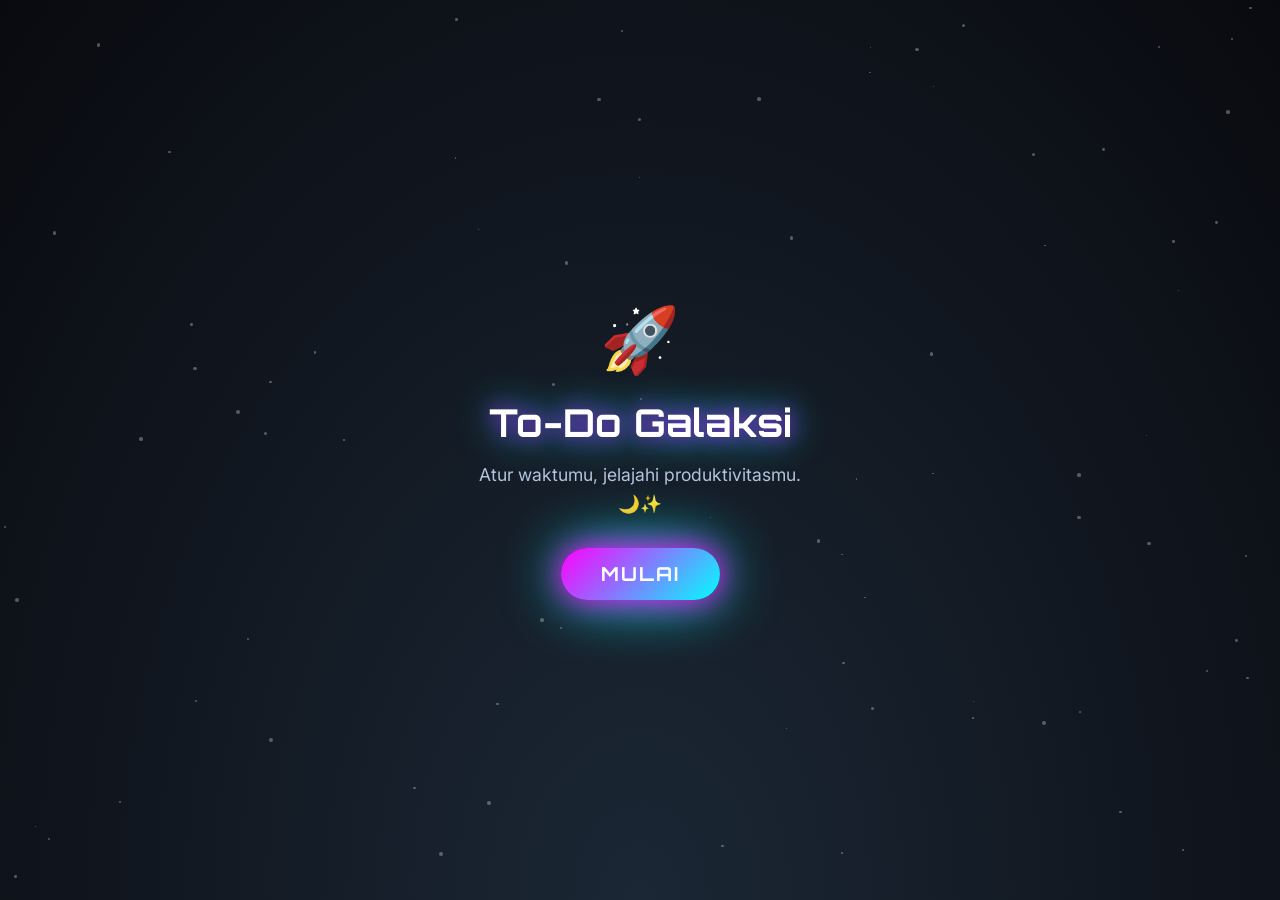
==== commit 4b800cdd: "Update index.html" ====
--- a/index.html
+++ b/index.html
@@ -3,7 +3,7 @@
 <head>
     <meta charset="UTF-8">
     <meta name="viewport" content="width=device-width, initial-scale=1.0">
-    <title>🌌 To-Do Galaksi</title>
+    <title>🌌 To-Do Galaksi - Selamat Datang</title>
     <link rel="manifest" href="manifest.json">
     <link href="https://fonts.googleapis.com/css2?family=Inter:wght@400;600&family=Orbitron:wght@500;700&display=swap" rel="stylesheet">
     <style>
@@ -17,7 +17,7 @@
             margin: 0;
             padding: 20px;
             background: radial-gradient(ellipse at bottom, #1b2735 0%, #090a0f 100%);
-            overflow-x: hidden;
+            overflow: hidden;
             position: relative;
         }
         .stars {
@@ -32,228 +32,109 @@
             0% { opacity: 0.2; transform: scale(0.8); }
             100% { opacity: 1; transform: scale(1.2); }
         }
-        .container {
-            background: rgba(255, 255, 255, 0.08);
-            backdrop-filter: blur(20px);
-            -webkit-backdrop-filter: blur(20px);
-            border-radius: 30px;
-            box-shadow: 0 0 40px rgba(0, 200, 255, 0.2), inset 0 0 20px rgba(255, 255, 255, 0.1);
-            border: 1px solid rgba(255, 255, 255, 0.2);
-            padding: 30px;
-            max-width: 550px;
-            width: 100%;
-            position: relative;
-            z-index: 1;
-            color: white;
-            transition: all 0.3s ease;
+        .splash-screen {
+            position: relative; z-index: 1;
+            text-align: center; color: white;
+            max-width: 400px; width: 100%;
         }
-        .container:hover {
-            box-shadow: 0 0 60px rgba(180, 0, 255, 0.4), inset 0 0 25px rgba(255, 255, 255, 0.15);
+        .rocket {
+            font-size: 4rem;
+            animation: float 3s ease-in-out infinite;
+            display: block;
+            margin-bottom: 20px;
+        }
+        @keyframes float {
+            0%, 100% { transform: translateY(0px); }
+            50% { transform: translateY(-20px); }
         }
         h1 {
             font-family: 'Orbitron', sans-serif;
-            text-align: center;
-            color: #fff;
-            text-shadow: 0 0 15px #a020f0, 0 0 30px #00ffff;
-            margin-bottom: 10px;
-            font-size: 2rem;
-            display: flex;
-            align-items: center;
-            justify-content: center;
-            gap: 8px;
+            font-size: 2.4rem;
+            text-shadow: 0 0 20px #a020f0, 0 0 40px #00ffff;
+            margin-bottom: 15px;
         }
-        .tanggal {
-            text-align: center;
+        .subtitle {
+            font-size: 1.1rem;
             color: #b0c4de;
-            margin-bottom: 25px;
-            font-size: 0.9rem;
+            margin-bottom: 30px;
+            line-height: 1.6;
         }
-        .progress-container {
-            background: rgba(255,255,255,0.1);
-            border-radius: 20px;
-            height: 22px;
-            margin: 20px 0;
-            overflow: hidden;
-            box-shadow: inset 0 0 10px rgba(0,0,0,0.5);
+        .btn-mulai {
+            display: inline-block;
+            padding: 14px 40px;
+            font-family: 'Orbitron', sans-serif;
+            font-size: 1.2rem;
+            font-weight: 700;
+            text-decoration: none;
+            color: white;
+            background: linear-gradient(135deg, #ff00ff, #00ffff);
+            border: none;
+            border-radius: 50px;
+            box-shadow: 0 0 30px #ff00ff, 0 0 60px #00ffff;
+            cursor: pointer;
+            transition: all 0.3s ease;
+            letter-spacing: 2px;
+            text-transform: uppercase;
         }
-        .progress-bar {
-            height: 100%;
-            width: 0%;
-            background: linear-gradient(90deg, #ff00ff, #00ffff);
-            box-shadow: 0 0 20px #ff00ff, 0 0 40px #00ffff;
-            border-radius: 20px;
-            transition: width 0.4s ease;
-            animation: pulse 2s infinite;
+        .btn-mulai:hover {
+            transform: scale(1.05);
+            box-shadow: 0 0 50px #ff00ff, 0 0 80px #00ffff;
+        }
+        .loading-screen {
+            position: relative; z-index: 1;
+            text-align: center; color: white;
+            display: none;
+        }
+        .logo-splash {
+            font-size: 5rem;
+            animation: pulse 1.5s ease-in-out infinite;
+            display: block;
+            margin-bottom: 20px;
         }
         @keyframes pulse {
-            0% { opacity: 0.9; }
-            50% { opacity: 1; box-shadow: 0 0 30px #ff00ff, 0 0 60px #00ffff; }
-            100% { opacity: 0.9; }
+            0% { transform: scale(1); opacity: 0.8; }
+            50% { transform: scale(1.1); opacity: 1; text-shadow: 0 0 30px #ff00ff; }
+            100% { transform: scale(1); opacity: 0.8; }
         }
-        .progress-text {
-            text-align: center;
-            font-weight: 600;
+        .spinner {
+            width: 50px; height: 50px;
+            border: 4px solid rgba(255,255,255,0.2);
+            border-top: 4px solid #ff00ff;
+            border-radius: 50%;
+            animation: spin 1s linear infinite;
+            margin: 20px auto;
+        }
+        @keyframes spin {
+            0% { transform: rotate(0deg); }
+            100% { transform: rotate(360deg); }
+        }
+        .loading-text {
+            font-family: 'Orbitron', sans-serif;
+            font-size: 1.2rem;
             color: #e0ffff;
-            margin-bottom: 25px;
-            letter-spacing: 1px;
-        }
-        ul { list-style: none; padding: 0; }
-        li {
-            background: rgba(255,255,255,0.1);
-            backdrop-filter: blur(5px);
-            margin: 10px 0;
-            padding: 14px 18px;
-            border-radius: 16px;
-            display: flex;
-            align-items: center;
-            transition: all 0.3s ease;
-            border: 1px solid rgba(255,255,255,0.15);
-            position: relative;
-            overflow: hidden;
-        }
-        li:hover {
-            background: rgba(255,255,255,0.2);
-            transform: translateX(8px);
-            border-color: rgba(255,255,255,0.4);
-            box-shadow: 0 0 20px rgba(0, 200, 255, 0.2);
-        }
-        input[type="checkbox"] {
-            width: 22px; height: 22px; margin-right: 15px;
-            accent-color: #ff00ff; cursor: pointer;
-            filter: drop-shadow(0 0 5px #ff00ff);
-            transition: transform 0.2s;
-        }
-        input[type="checkbox"]:checked {
-            transform: scale(1.2);
-            animation: spark 0.4s ease;
-        }
-        @keyframes spark {
-            0% { transform: scale(1); box-shadow: 0 0 0px #00ffff; }
-            50% { transform: scale(1.3); box-shadow: 0 0 25px #00ffff; }
-            100% { transform: scale(1.2); box-shadow: 0 0 10px #00ffff; }
-        }
-        .task-label {
-            flex: 1;
-            font-size: 15px;
-            font-weight: 500;
-            letter-spacing: 0.3px;
-            color: #e6f0ff;
-            transition: all 0.3s;
-        }
-        .completed {
-            text-decoration: line-through;
-            color: #a9c2d9;
-            opacity: 0.7;
-            animation: completeGlow 0.5s;
-        }
-        @keyframes completeGlow {
-            0% { text-shadow: 0 0 10px #00ffff; }
-            100% { text-shadow: none; }
-        }
-        .reset-btn, .edit-btn {
-            border: none; padding: 12px 20px; border-radius: 30px;
-            cursor: pointer; margin-top: 12px; width: 100%;
-            font-size: 16px; font-weight: 600;
-            transition: all 0.3s; color: white;
-            letter-spacing: 1px;
-            text-transform: uppercase;
-            background: rgba(255,255,255,0.1);
-            backdrop-filter: blur(10px);
-            border: 1px solid rgba(255,255,255,0.3);
-        }
-        .reset-btn { background: rgba(231, 76, 60, 0.3); }
-        .reset-btn:hover {
-            background: rgba(231, 76, 60, 0.6);
-            box-shadow: 0 0 25px #e74c3c;
-            border-color: #e74c3c;
-        }
-        .edit-btn { background: rgba(52, 152, 219, 0.3); }
-        .edit-btn:hover {
-            background: rgba(52, 152, 219, 0.6);
-            box-shadow: 0 0 25px #3498db;
-            border-color: #3498db;
-        }
-        .history-section {
-            margin-top: 30px;
-            border-top: 1px solid rgba(255,255,255,0.2);
-            padding-top: 20px;
-        }
-        .history-section h2 {
-            font-family: 'Orbitron', sans-serif;
-            color: #e0ffff; font-size: 1.2rem; margin-bottom: 15px;
             text-shadow: 0 0 10px #ff00ff;
         }
-        .history-list { max-height: 180px; overflow-y: auto; padding-right: 5px; }
-        .history-item {
-            display: flex; justify-content: space-between; padding: 10px;
-            background: rgba(255,255,255,0.05); border-radius: 10px;
-            margin-bottom: 5px; font-size: 14px;
-            border: 1px solid rgba(255,255,255,0.1);
-        }
-        .history-date { color: #a0c4ff; }
-        .history-progress { font-weight: bold; color: #00ffff; text-shadow: 0 0 8px #00ffff; }
-        .no-history { color: #a0b0c0; font-style: italic; text-align: center; padding: 10px; }
-
-        /* Modal */
-        .modal {
-            display: none; position: fixed; z-index: 1000; left: 0; top: 0;
-            width: 100%; height: 100%; overflow: auto;
-            background-color: rgba(0,0,0,0.7); backdrop-filter: blur(5px);
-        }
-        .modal-content {
-            background: rgba(20,20,40,0.9);
-            backdrop-filter: blur(25px);
-            margin: 10% auto; padding: 25px;
-            border-radius: 25px; width: 90%; max-width: 500px;
-            border: 1px solid rgba(255,255,255,0.3);
-            box-shadow: 0 0 50px rgba(100,0,255,0.5);
-            color: white;
-        }
-        .modal-header { display: flex; justify-content: space-between; align-items: center; }
-        .close { color: #ff69b4; font-size: 28px; font-weight: bold; cursor: pointer; }
-        .close:hover { color: #ff1493; }
-        .task-edit-item { display: flex; gap: 8px; margin: 10px 0; }
-        .task-edit-item input {
-            flex: 1; padding: 10px; border-radius: 10px;
-            border: 1px solid rgba(255,255,255,0.3);
-            background: rgba(255,255,255,0.1); color: white;
-        }
-        .btn-delete { background: #e74c3c; color: white; border: none; border-radius: 8px; padding: 8px 12px; cursor: pointer; }
-        .btn-add { background: #2ecc71; color: white; border: none; border-radius: 20px; padding: 10px; width: 100%; margin-top: 10px; cursor: pointer; }
-        .btn-save { background: #9b59b6; color: white; border: none; border-radius: 20px; padding: 12px; width: 100%; margin-top: 10px; cursor: pointer; }
     </style>
 </head>
 <body>
     <div class="stars" id="starsContainer"></div>
 
-    <div class="container">
-        <h1>🌙 To-Do Galaksi</h1>
-        <p class="tanggal" id="tanggal"></p>
-        <div class="progress-container">
-            <div class="progress-bar" id="progressBar"></div>
-        </div>
-        <p class="progress-text" id="progressText">0% Selesai</p>
-        <ul id="taskList"></ul>
-        <button class="reset-btn" onclick="resetHarian()">🔄 Reset Hari Ini</button>
-        <button class="edit-btn" onclick="bukaEditorTugas()">✏️ Edit Daftar Tugas</button>
-
-        <div class="history-section">
-            <h2>📆 Riwayat Progres</h2>
-            <div class="history-list" id="historyList"></div>
-        </div>
+    <!-- Splash Screen -->
+    <div class="splash-screen" id="splashScreen">
+        <span class="rocket">🚀</span>
+        <h1>To-Do Galaksi</h1>
+        <p class="subtitle">
+            Atur waktumu, jelajahi produktivitasmu.<br>
+            🌙✨
+        </p>
+        <button class="btn-mulai" onclick="mulai()">Mulai</button>
     </div>
 
-    <!-- Modal Editor -->
-    <div id="editorModal" class="modal">
-        <div class="modal-content">
-            <div class="modal-header">
-                <h2>Edit Tugas</h2>
-                <span class="close" onclick="tutupEditor()">&times;</span>
-            </div>
-            <div id="editorList"></div>
-            <button class="btn-add" onclick="tambahTugas()">➕ Tambah Baru</button>
-            <button class="btn-save" onclick="simpanTugas()">💾 Simpan</button>
-        </div>
+    <!-- Loading Screen -->
+    <div class="loading-screen" id="loadingScreen">
+        <span class="logo-splash">🌌</span>  <!-- Bisa diganti <img src="logo-splash.png" class="logo-splash" style="width:120px;"> -->
+        <div class="spinner"></div>
+        <p class="loading-text">Menjelajahi Galaksi...</p>
     </div>
 
     <script>
@@ -274,204 +155,13 @@
         }
         createStars();
 
-        const defaultTugas = [
-            "Bangun & mandi pagi (05.00-05.30)",
-            "Sarapan & cek perlengkapan sekolah (05.30-06.00)",
-            "Sekolah hingga pukul 15.30",
-            "Membersihkan rumah (16.00-17.00)",
-            "Mandi sore & istirahat (17.00-18.00)",
-            "Makan malam (18.00-18.30)",
-            "Sesi Belajar 1 (18.30-19.15)",
-            "Sesi Belajar 2 (19.30-20.15)",
-            "Waktu bebas (20.15-21.00)",
-            "Persiapan tidur & tidur tepat waktu (21.30)"
-        ];
-        const STORAGE_TUGAS = 'todolist_daftar_tugas_v2';
-        const STORAGE_KEY_TODAY = 'todolist_today_data_v2';
-        const DATE_KEY = 'todolist_today_date_v2';
-        const HISTORY_KEY = 'todolist_history_v2';
-
-        function getDaftarTugas() {
-            const saved = localStorage.getItem(STORAGE_TUGAS);
-            return saved ? JSON.parse(saved) : [...defaultTugas];
-        }
-        function simpanDaftarTugas(daftar) { localStorage.setItem(STORAGE_TUGAS, JSON.stringify(daftar)); }
-        function getTodayString() {
-            const d = new Date();
-            return `${d.getFullYear()}-${String(d.getMonth()+1).padStart(2,'0')}-${String(d.getDate()).padStart(2,'0')}`;
-        }
-        function loadTodayData() {
-            const todayStr = getTodayString();
-            const savedDate = localStorage.getItem(DATE_KEY);
-            const tugas = getDaftarTugas();
-            if (savedDate !== todayStr) {
-                const data = new Array(tugas.length).fill(false);
-                localStorage.setItem(DATE_KEY, todayStr);
-                localStorage.setItem(STORAGE_KEY_TODAY, JSON.stringify(data));
-                return data;
-            } else {
-                const saved = localStorage.getItem(STORAGE_KEY_TODAY);
-                if (saved) {
-                    let data = JSON.parse(saved);
-                    if (data.length !== tugas.length) {
-                        data = new Array(tugas.length).fill(false);
-                        localStorage.setItem(STORAGE_KEY_TODAY, JSON.stringify(data));
-                    }
-                    return data;
-                } else {
-                    const data = new Array(tugas.length).fill(false);
-                    localStorage.setItem(STORAGE_KEY_TODAY, JSON.stringify(data));
-                    return data;
-                }
-            }
-        }
-        function saveTodayData(data) { localStorage.setItem(STORAGE_KEY_TODAY, JSON.stringify(data)); }
-        function getHistory() {
-            const saved = localStorage.getItem(HISTORY_KEY);
-            return saved ? JSON.parse(saved) : {};
-        }
-        function saveHistory(dateStr, data) {
-            const history = getHistory();
-            history[dateStr] = data;
-            localStorage.setItem(HISTORY_KEY, JSON.stringify(history));
-        }
-
-        function renderList() {
-            const tugas = getDaftarTugas();
-            const data = loadTodayData();
-            const listEl = document.getElementById('taskList');
-            listEl.innerHTML = '';
-            data.forEach((selesai, index) => {
-                if (index >= tugas.length) return;
-                const li = document.createElement('li');
-                const checkbox = document.createElement('input');
-                checkbox.type = 'checkbox';
-                checkbox.checked = selesai;
-                checkbox.addEventListener('change', () => {
-                    data[index] = checkbox.checked;
-                    saveTodayData(data);
-                    saveHistory(getTodayString(), data);
-                    updateProgress(data);
-                    renderList();
-                });
-                const label = document.createElement('span');
-                label.className = 'task-label' + (selesai ? ' completed' : '');
-                label.textContent = tugas[index];
-                li.appendChild(checkbox);
-                li.appendChild(label);
-                listEl.appendChild(li);
-            });
-            updateProgress(data);
-            saveHistory(getTodayString(), data);
-            renderHistory();
-        }
-
-        function updateProgress(data) {
-            const tugas = getDaftarTugas();
-            const selesaiCount = data.filter((d,i) => i < tugas.length && d === true).length;
-            const total = tugas.length;
-            const persen = total === 0 ? 0 : Math.round((selesaiCount / total) * 100);
-            document.getElementById('progressBar').style.width = persen + '%';
-            document.getElementById('progressText').textContent = persen + '% Selesai (' + selesaiCount + '/' + total + ')';
-        }
-
-        function renderHistory() {
-            const history = getHistory();
-            const list = document.getElementById('historyList');
-            list.innerHTML = '';
-            const dates = Object.keys(history).sort().reverse();
-            if (dates.length === 0) {
-                list.innerHTML = '<div class="no-history">Belum ada riwayat.</div>';
-                return;
-            }
-            const recentDates = dates.slice(0, 7);
-            recentDates.forEach(dateStr => {
-                const data = history[dateStr];
-                const tugas = getDaftarTugas();
-                const selesai = data.filter((v,i) => i < tugas.length && v === true).length;
-                const total = tugas.length;
-                const persen = total === 0 ? 0 : Math.round((selesai / total) * 100);
-                const item = document.createElement('div');
-                item.className = 'history-item';
-                item.innerHTML = `<span class="history-date">${formatTanggal(dateStr)}</span><span class="history-progress">${persen}% (${selesai}/${total})</span>`;
-                list.appendChild(item);
-            });
-        }
-
-        function formatTanggal(dateStr) {
-            const parts = dateStr.split('-');
-            const bulan = ['Jan','Feb','Mar','Apr','Mei','Jun','Jul','Agu','Sep','Okt','Nov','Des'];
-            return `${parts[2]} ${bulan[parseInt(parts[1],10)-1]} ${parts[0]}`;
-        }
-
-        function resetHarian() {
-            if (confirm('Reset checklist hari ini?')) {
-                const todayStr = getTodayString();
-                const tugas = getDaftarTugas();
-                const fresh = new Array(tugas.length).fill(false);
-                localStorage.setItem(STORAGE_KEY_TODAY, JSON.stringify(fresh));
-                const history = getHistory();
-                history[todayStr] = fresh;
-                localStorage.setItem(HISTORY_KEY, JSON.stringify(history));
-                renderList();
-            }
-        }
-
-        let editorTugas = [];
-        function bukaEditorTugas() {
-            editorTugas = [...getDaftarTugas()];
-            renderEditor();
-            document.getElementById('editorModal').style.display = 'block';
-        }
-        function tutupEditor() { document.getElementById('editorModal').style.display = 'none'; }
-        function renderEditor() {
-            const container = document.getElementById('editorList');
-            container.innerHTML = '';
-            editorTugas.forEach((teks, idx) => {
-                const div = document.createElement('div');
-                div.className = 'task-edit-item';
-                div.innerHTML = `
-                    <input type="text" value="${teks}" onchange="editorTugas[${idx}] = this.value">
-                    <button class="btn-delete" onclick="hapusTugas(${idx})">❌</button>
-                `;
-                container.appendChild(div);
-            });
-        }
-        function tambahTugas() { editorTugas.push(''); renderEditor(); }
-        function hapusTugas(index) { editorTugas.splice(index, 1); renderEditor(); }
-        function simpanTugas() {
-            const inputs = document.querySelectorAll('#editorList input');
-            for (let i = 0; i < inputs.length; i++) editorTugas[i] = inputs[i].value.trim();
-            const bersih = editorTugas.filter(t => t !== '');
-            if (bersih.length === 0) { alert('Minimal satu tugas!'); return; }
-            simpanDaftarTugas(bersih);
-            const todayStr = getTodayString();
-            const fresh = new Array(bersih.length).fill(false);
-            localStorage.setItem(STORAGE_KEY_TODAY, JSON.stringify(fresh));
-            const history = getHistory();
-            history[todayStr] = fresh;
-            localStorage.setItem(HISTORY_KEY, JSON.stringify(history));
-            tutupEditor();
-            renderList();
-        }
-        window.onclick = function(event) {
-            const modal = document.getElementById('editorModal');
-            if (event.target == modal) tutupEditor();
-        }
-
-        document.getElementById('tanggal').textContent = new Date().toLocaleDateString('id-ID', { weekday:'long', year:'numeric', month:'long', day:'numeric' });
-        renderList();
-
-        if ('serviceWorker' in navigator) {
-            window.addEventListener('load', () => {
-                navigator.serviceWorker.register('sw.js')
-                    .then(reg => console.log('SW registered'))
-                    .catch(err => console.log('SW failed', err));
-            });
+        function mulai() {
+            document.getElementById('splashScreen').style.display = 'none';
+            document.getElementById('loadingScreen').style.display = 'block';
+            setTimeout(() => {
+                window.location.replace('todo.html');
+            }, 2500);
         }
     </script>
 </body>
 </html>
-<script src="script.js"></script>
-</body>
-</html>
